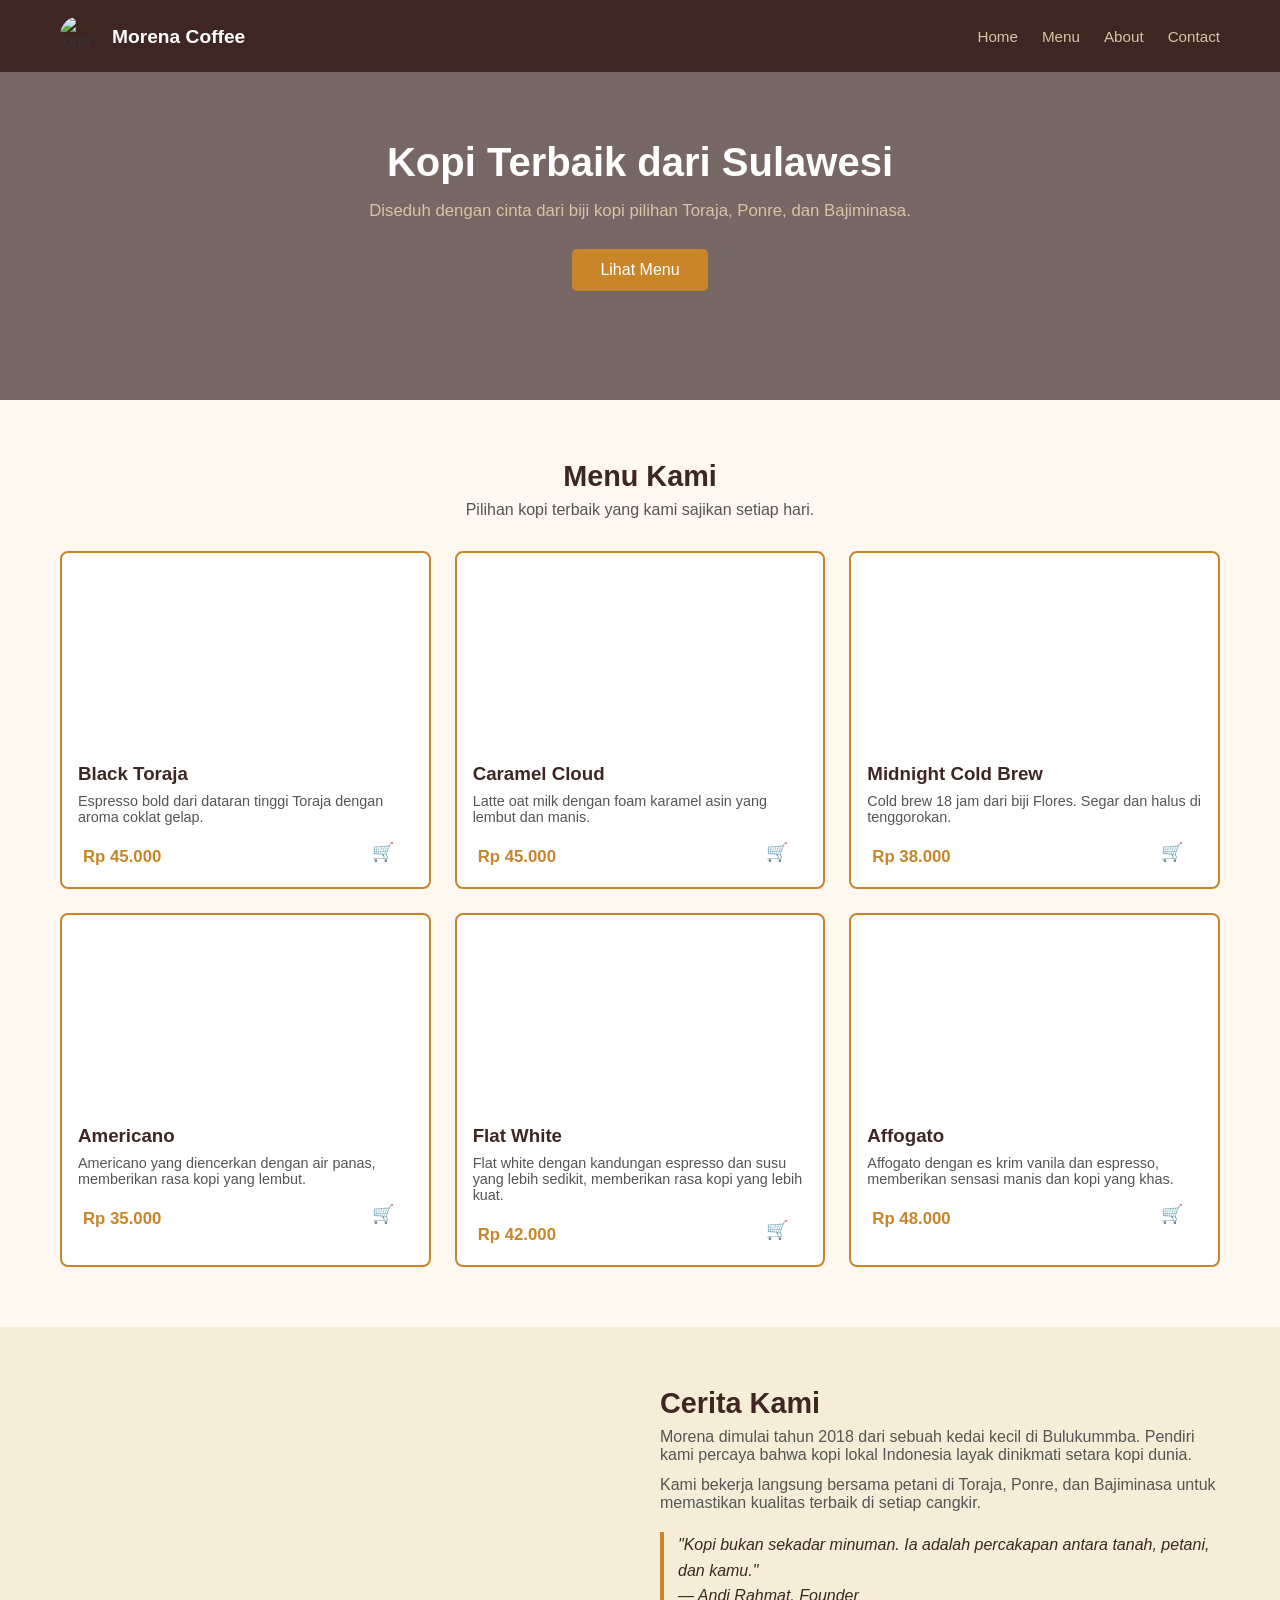
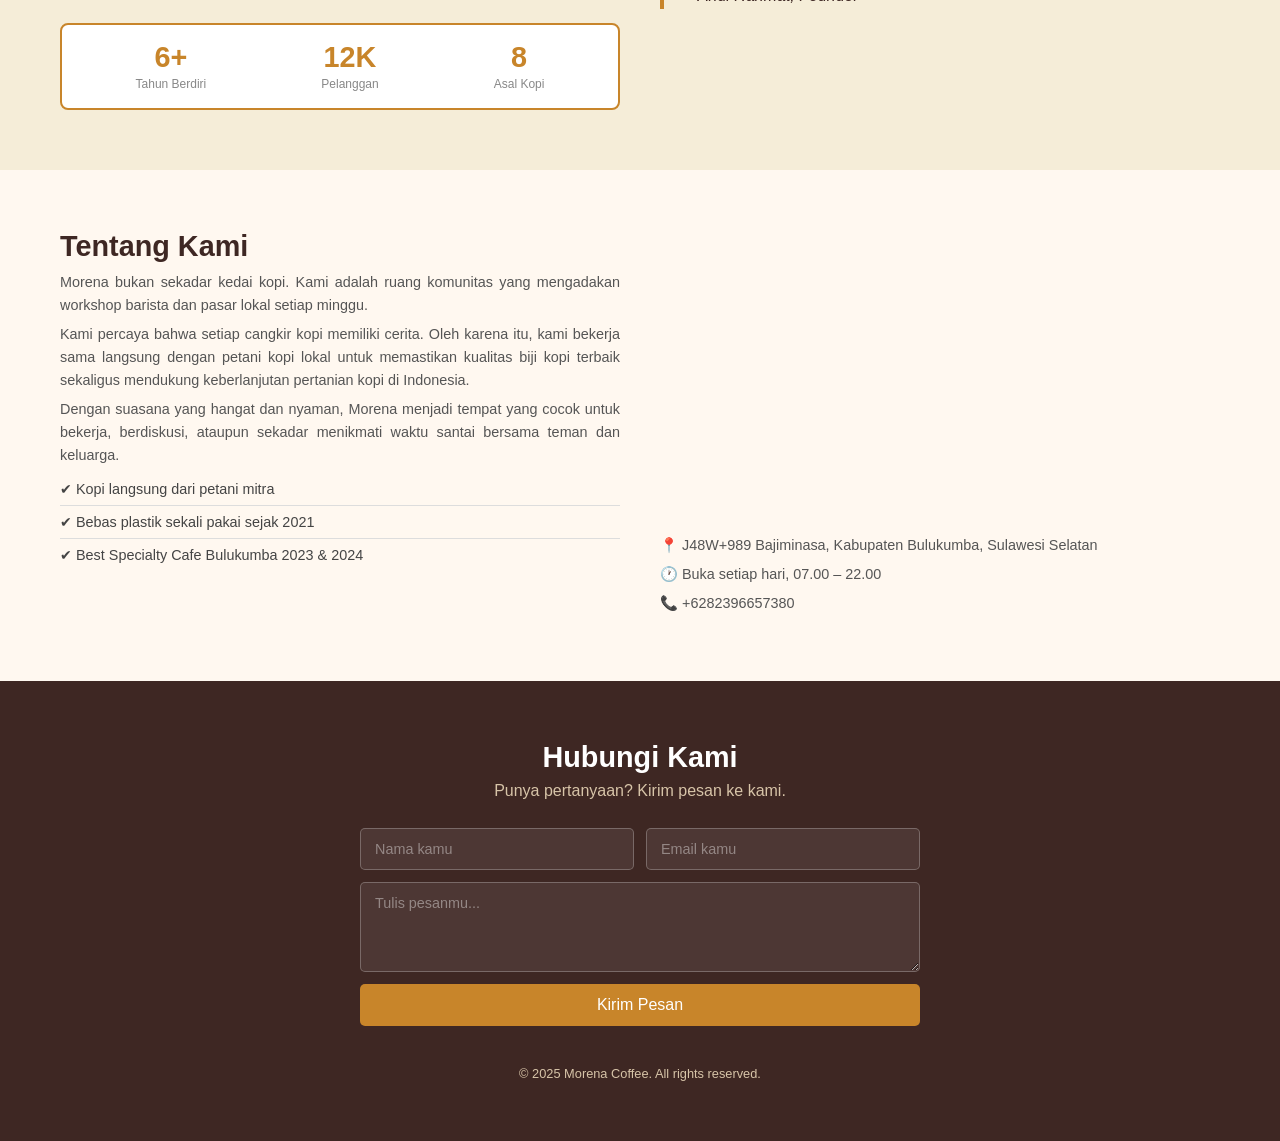
==== index.html @ 4f273461 "first commit" ====
<!DOCTYPE html>
<html lang="id">
<head>
  <meta charset="UTF-8">
  <meta name="viewport" content="width=device-width, initial-scale=1.0">
  <title>Morena Coffee</title>
  <link rel="stylesheet" href="style.css">
  <script src="script.js"></script>
</head>
<body>

  <!-- HEADER -->
<header id="header">
  <div class="container">

    <div class="logo-area">
      <img src="https://i.pinimg.com/736x/ad/d2/bb/add2bbc8671e8158d0442b99c8153276.jpg" alt="logo">
      <h2 class="logo">Morena Coffee</h2>
    </div>

    <!-- ikon menu -->
    <div class="menu-toggle" onclick="toggleMenu()">☰</div>

    <nav id="nav-menu">
      <a href="#hero">Home</a>
      <a href="#menu">Menu</a>
      <a href="#about">About</a>
      <a href="#contact">Contact</a>
    </nav>

  </div>
</header>
 
  <section id="hero">
    <div class="container">
      <h1>Kopi Terbaik dari Sulawesi</h1>
      <p>Diseduh dengan cinta dari biji kopi pilihan Toraja, Ponre, dan Bajiminasa.</p>
      <a href="#menu" class="tombol">Lihat Menu</a>
    </div>
  </section>

  <!-- MENU (OUR SERVICES) -->
  <section id="menu">
    <div class="container">
      <h2>Menu Kami</h2>
      <p>Pilihan kopi terbaik yang kami sajikan setiap hari.</p>

      <div class="kartu-grid">

        <div class="kartu">
          <div class="gambar-kartu coklat-gelap"></div>
          <h3>Black Toraja</h3>
          <p>Espresso bold dari dataran tinggi Toraja dengan aroma coklat gelap.</p>
          <div class="harga-area">
           <b>Rp 45.000</b>
           <button class="icon-keranjang">🛒</button>
            </div>
        </div>

        <div class="kartu">
          <div class="gambar-kartu coklat-muda"></div>
          <h3>Caramel Cloud</h3>
          <p>Latte oat milk dengan foam karamel asin yang lembut dan manis.</p>
          <div class="harga-area">
           <b>Rp 45.000</b>
           <button class="icon-keranjang">🛒</button>
          </div>
        </div>

        <div class="kartu">
          <div class="gambar-kartu biru-gelap"></div>
          <h3>Midnight Cold Brew</h3>
          <p>Cold brew 18 jam dari biji Flores. Segar dan halus di tenggorokan.</p>
          
          <div class="harga-area">
            <b>Rp 38.000</b>
            <button class="icon-keranjang">🛒</button>
          </div>
        </div>

        <div class="kartu">
          <div class="gambar-kartu hitam-gelap"></div>
          <h3>Americano</h3>
          <p>Americano yang diencerkan dengan air panas, memberikan rasa kopi yang lembut.</p>
          <div class="harga-area">
            <b>Rp 35.000</b>
            <button class="icon-keranjang">🛒</button>
          </div>
        </div>

        <div class="kartu">
          <div class="gambar-kartu kuning-gelap"></div>
          <h3>Flat White</h3>
          <p>Flat white dengan kandungan espresso dan susu yang lebih sedikit, memberikan rasa kopi yang lebih kuat.</p>
          <div class="harga-area">
            <b>Rp 42.000</b>
            <button class="icon-keranjang">🛒</button>
          </div>
        </div>

        <div class="kartu">
          <div class="gambar-kartu hijau-gelap"></div>
          <h3>Affogato</h3>
          <p>Affogato dengan es krim vanila dan espresso, memberikan sensasi manis dan kopi yang khas.</p>
          <div class="harga-area">
            <b>Rp 48.000</b>
            <button class="icon-keranjang">🛒</button>
          </div>
        </div>

      </div>
    </div>
  </section>

 
  <section id="info">
    <div class="container dua-kolom">
      <div>
        <div class="gambar-besar"></div>
        <div class="statistik">
          <div class="angka">
            <b>6+</b>
            <span>Tahun Berdiri</span>
          </div>
          <div class="angka">
            <b>12K</b>
            <span>Pelanggan</span>
          </div>
          <div class="angka">
            <b>8</b>
            <span>Asal Kopi</span>
          </div>
        </div>
      </div>

      <div>
        <h2>Cerita Kami</h2>
        <p>Morena dimulai tahun 2018 dari sebuah kedai kecil di Bulukummba. Pendiri kami percaya bahwa kopi lokal Indonesia layak dinikmati setara kopi dunia.</p>
        <p>Kami bekerja langsung bersama petani di Toraja, Ponre, dan Bajiminasa untuk memastikan kualitas terbaik di setiap cangkir.</p>
        <blockquote>
          "Kopi bukan sekadar minuman. Ia adalah percakapan antara tanah, petani, dan kamu."
          <br><i>— Andi Rahmat, Founder</i>
        </blockquote>
      </div>

    </div>
  </section>

  <section id="about">
    <div class="container dua-kolom">

      <!-- Kolom kiri: tentang kami -->
      <div>
        <h2>Tentang Kami</h2>
        <p>Morena bukan sekadar kedai kopi. Kami adalah ruang komunitas yang mengadakan workshop barista dan pasar lokal setiap minggu.</p>
        <p>Kami percaya bahwa setiap cangkir kopi memiliki cerita. Oleh karena itu, kami bekerja sama langsung dengan petani kopi lokal untuk memastikan kualitas biji kopi terbaik sekaligus mendukung keberlanjutan pertanian kopi di Indonesia.</p>
        <p>Dengan suasana yang hangat dan nyaman, Morena menjadi tempat yang cocok untuk bekerja, berdiskusi, ataupun sekadar menikmati waktu santai bersama teman dan keluarga.</p>
      <ul>
        <li>✔ Kopi langsung dari petani mitra</li>
        <li>✔ Bebas plastik sekali pakai sejak 2021</li>
        <li>✔ Best Specialty Cafe Bulukumba 2023 & 2024</li>
      </ul>
      </div>

      <div>
        <div id="peta">
        <iframe 
          src="https://www.google.com/maps/embed?pb=!1m17!1m12!1m3!1d3972.215518673085!2d120.1458611!3d-5.384083299999999!2m3!1f0!2f0!3f0!3m2!1i1024!2i768!4f13.1!3m2!1m1!2s!5e0!3m2!1sid!2sid!4v1776166976480!5m2!1sid!2sid"
          width="100%" 
          height="300px" 
          style="border:0; border-radius:8px;"
         allowfullscreen="" 
         loading="lazy">
       </iframe>
      </div>
        <p>📍 J48W+989 Bajiminasa, Kabupaten Bulukumba, Sulawesi Selatan</p>
        <p>🕐 Buka setiap hari, 07.00 – 22.00</p>
        <p>📞 +6282396657380</p>
      </div>
    </div>
  </section>

  <!-- FOOTER / CONTACT -->
  <footer id="contact">
    <div class="container">
      <h2>Hubungi Kami</h2>
      <p>Punya pertanyaan? Kirim pesan ke kami.</p>

      <form action="https://formspree.io/f/xjgjkkzl" method="POST">
  <div class="form-baris">
    <input type="text" name="nama" placeholder="Nama kamu" class="input" autocomplete="name" required>
    <input type="email" name="email" placeholder="Email kamu" class="input" autocomplete="email" required>
  </div>
    <textarea name="pesan" placeholder="Tulis pesanmu..." class="input" rows="4" autocomplete="off" required></textarea>
    <button type="submit" class="tombol">Kirim Pesan</button>
  </form>

    <p class="hak-cipta">© 2025 Morena Coffee. All rights reserved.</p>

    </div>
  </footer>

  
</body>
</html>
---- style.css ----
* {
  margin: 0;
  padding: 0;
  box-sizing: border-box;
}

body {
  font-family: Arial, sans-serif;
  color: #333333;
  background-color: #ffffff;
}

.menu-toggle {
  display: none;
  font-size: 24px;
  color: white;
  cursor: pointer;
}

section {
  scroll-margin-top: 80px;
}

ul {
  list-style: none;
}

a {
  text-decoration: none;
  color: inherit;
}

.container {
  max-width: 1200px;
  margin: 0 auto;
  padding: 0 20px;
}

.tombol {
  display: inline-block;
  background-color: #C8852A;
  color: #ffffff;
  padding: 12px 28px;
  border-radius: 5px;
  border: none;
  font-size: 1rem;
  cursor: pointer;
}

.tombol:hover {
  background-color: #a86d20;
}

#header {
  background-color: #3E2723;
  padding: 16px 0;
  position: fixed;
  top: 0;
  width: 100%;
  z-index: 1000;
}

#header img {
  width: 40px;
  height: 40px;
  border-radius: 50%;
  margin-right: 12px;
}

#header .container {
  display: flex;
  align-items: center;
  justify-content: space-between;
}

/* Class selector */
.logo {
  color: #ffffff;
  font-size: 1.2rem;
  margin-top: 10px;
}

.logo-area {
  display: flex;
  align-items: center;
  gap: 0px;
}

nav {
  display: flex;
  gap: 24px;
}

nav a {
  color: #D7C4A8;
  font-size: 0.95rem;
}


nav a:hover {
  color: #ffffff;
}

#hero {
  background: linear-gradient(
      rgba(62, 39, 35, 0.7),
      rgba(62, 39, 35, 0.7)
    ),
    url('https://images.unsplash.com/photo-1509042239860-f550ce710b93');

  background-size: cover;
  background-position: center;

  color: #ffffff;
  min-height: 400px;
  display: flex;
  align-items: center;
  text-align: center;
}

#hero .container {
  margin-top: 30px;
}


h1 {
  font-size: 2.5rem;
  color: #ffffff;
  margin-bottom: 16px;
}

#hero p {
  color: #D7C4A8;
  font-size: 1.05rem;
  margin-bottom: 28px;

}

#menu {
  background-color: #FFF8F0;
  padding: 60px 0;
  text-align: center;
}

h2 {
  font-size: 1.8rem;
  color: #3E2723;
  margin-bottom: 8px;
}

p {
  color: #555555;
  margin-bottom: 12px;
}

.kartu-grid {
  display: grid;
  grid-template-columns: repeat(3, 1fr);
  gap: 24px;
  margin-top: 32px;
  text-align: left;
}


.kartu {
  background-color: #ffffff;
  border: 1px solid #ddd;
  border-radius: 8px;
  overflow: hidden;
  padding-bottom: 20px;
  border: 2px solid #C8852A;
}


.kartu:hover {
  box-shadow: 0 4px 16px rgba(0, 0, 0, 0.1);
}


.gambar-kartu {
  width: 100%;
  height: 200px;
  margin-bottom: 10px;
}

.coklat-gelap {
  background-image: url('https://images.unsplash.com/photo-1511920170033-f8396924c348');
  background-size: cover;
  background-position: center;
}

.coklat-muda {
  background-image: url('https://images.unsplash.com/photo-1495474472287-4d71bcdd2085');
  background-size: cover;
  background-position: center;
}

.biru-gelap {
  background-image: url('https://images.unsplash.com/photo-1509042239860-f550ce710b93');
  background-size: cover;
  background-position: center;
}

.hitam-gelap {
  background-image: url('https://i.pinimg.com/736x/6f/e1/11/6fe111d94ca6ab10e81c9bd96328a82d.jpg');
  background-size: 100%;
  background-repeat: no-repeat;
  background-position: center;
}

.kuning-gelap {
  background-image: url('https://i.pinimg.com/736x/1d/57/1b/1d571bc4f2c1cf8369e9eae193e9ceb7.jpg');
  background-size: 99%;
  background-repeat: no-repeat;
  background-position: center;
}

.hijau-gelap {
  background-image: url('https://i.pinimg.com/736x/d2/18/df/d218dfac300b8796228d0cf6c2f89833.jpg');
  background-size: 99%;
  background-repeat: no-repeat;
  background-position: center;
}

.icon-keranjang {
  background: none;
  border: none;
  font-size: 18px;
  cursor: pointer;
  margin-right: 30px;
}

.kartu h3 {
  padding: 0 16px;
  margin-bottom: 8px;
  color: #3E2723;
}

.kartu p {
  padding: 0 16px;
  font-size: 0.9rem;
}

.kartu b {
  display: block;
  padding: 0 16px;
  margin-top: 10px;
  color: #C8852A;
  font-size: 1.05rem;
}

.harga-area {
  display: flex;
  justify-content: space-between;
  align-items: center;
  padding: 0 5px;
  margin-top: 10px;
}

#info {
  background-color: #F5EDD8;
  padding: 60px 0;
}

.dua-kolom {
  display: grid;
  grid-template-columns: 1fr 1fr;
  gap: 40px;
  align-items: start;
}

.gambar-besar {
  width: 100%;
  height: 220px;
  background-image: url('https://d1r9hss9q19p18.cloudfront.net/uploads/2018/05/japan-small-coffee.jpg');
  background-size: cover;
  background-position: center;
  border-radius: 8px;
  margin-bottom: 16px;
}

.statistik {
  display: flex;
  justify-content: space-around;
  background-color: #ffffff;
  padding: 16px;
  border-radius: 8px;
  border: 1px solid #ddd;
  border: #C8852A solid 2px;
}

.angka {
  text-align: center;
}

.angka b {
  display: block;
  font-size: 1.8rem;
  color: #C8852A;
}

.angka span {
  font-size: 0.75rem;
  color: #888888;
}

blockquote {
  border-left: 4px solid #C8852A;
  padding-left: 14px;
  margin-top: 20px;
  font-style: italic;
  color: #3E2723;
  line-height: 1.6;
}

#about {
  background-color: #FFF8F0;
  padding: 60px 0;
}

ul li {
  padding: 8px 0;
  border-bottom: 1px solid #ddd;
  font-size: 0.9rem;
  color: #444444;
}

ul li:last-child {
  border-bottom: none;
   color: #444444;
}


#about p {
  font-size: 0.9rem;
  margin-bottom: 6px;
  text-align: justify;
  line-height: 1.6;
}

#about ul {
  text-align: justify;
}

#contact {
  background-color: #3E2723;
  padding: 60px 0 32px;
  text-align: center;
}

#contact h2 {
  color: #ffffff;
  margin-bottom: 8px;
}

#contact > .container > p {
  color: #D7C4A8;
  margin-bottom: 28px;
}

form {
  max-width: 560px;
  margin: 0 auto;
  display: flex;
  flex-direction: column;
  gap: 12px;
  text-align: left;
}

.form-baris {
  display: flex;
  gap: 12px;
}

.form-baris .input {
  flex: 1;
}

/* Class selector */
.input {
  width: 100%;
  padding: 12px 14px;
  border: 1px solid rgba(255, 255, 255, 0.25);
  border-radius: 5px;
  background-color: rgba(255, 255, 255, 0.08);
  color: #ffffff;
  font-size: 0.9rem;
  font-family: Arial, sans-serif;
}

.input::placeholder {
  color: rgba(255, 255, 255, 0.4);
}

.input:focus {
  outline: none;
  border-color: #C8852A;
}

.hak-cipta {
  color: rgba(255, 255, 255, 0.3);
  font-size: 0.8rem;
  margin-top: 40px;
}

@media (max-width: 768px) {

  h1 { font-size: 1.8rem; }
  h2 { font-size: 1.4rem; }

  nav {
    display: none;
    flex-direction: column;
    background: #C8852A;
    position: absolute;
    top: 70px;
    right: 20px;
    padding: 10px;
    border-radius: 6px;
  }

  nav.active {
    display: flex;
  }

  .menu-toggle {
    display: block;
    font-size: 26px;
    cursor: pointer;
  }

  .kartu-grid {
    grid-template-columns: 1fr;
  }

  .dua-kolom {
    grid-template-columns: 1fr;
  }

  .form-baris {
    flex-direction: column;
  }

  #hero, #menu, #info, #about, #contact {
    padding: 48px 0;
  }
}
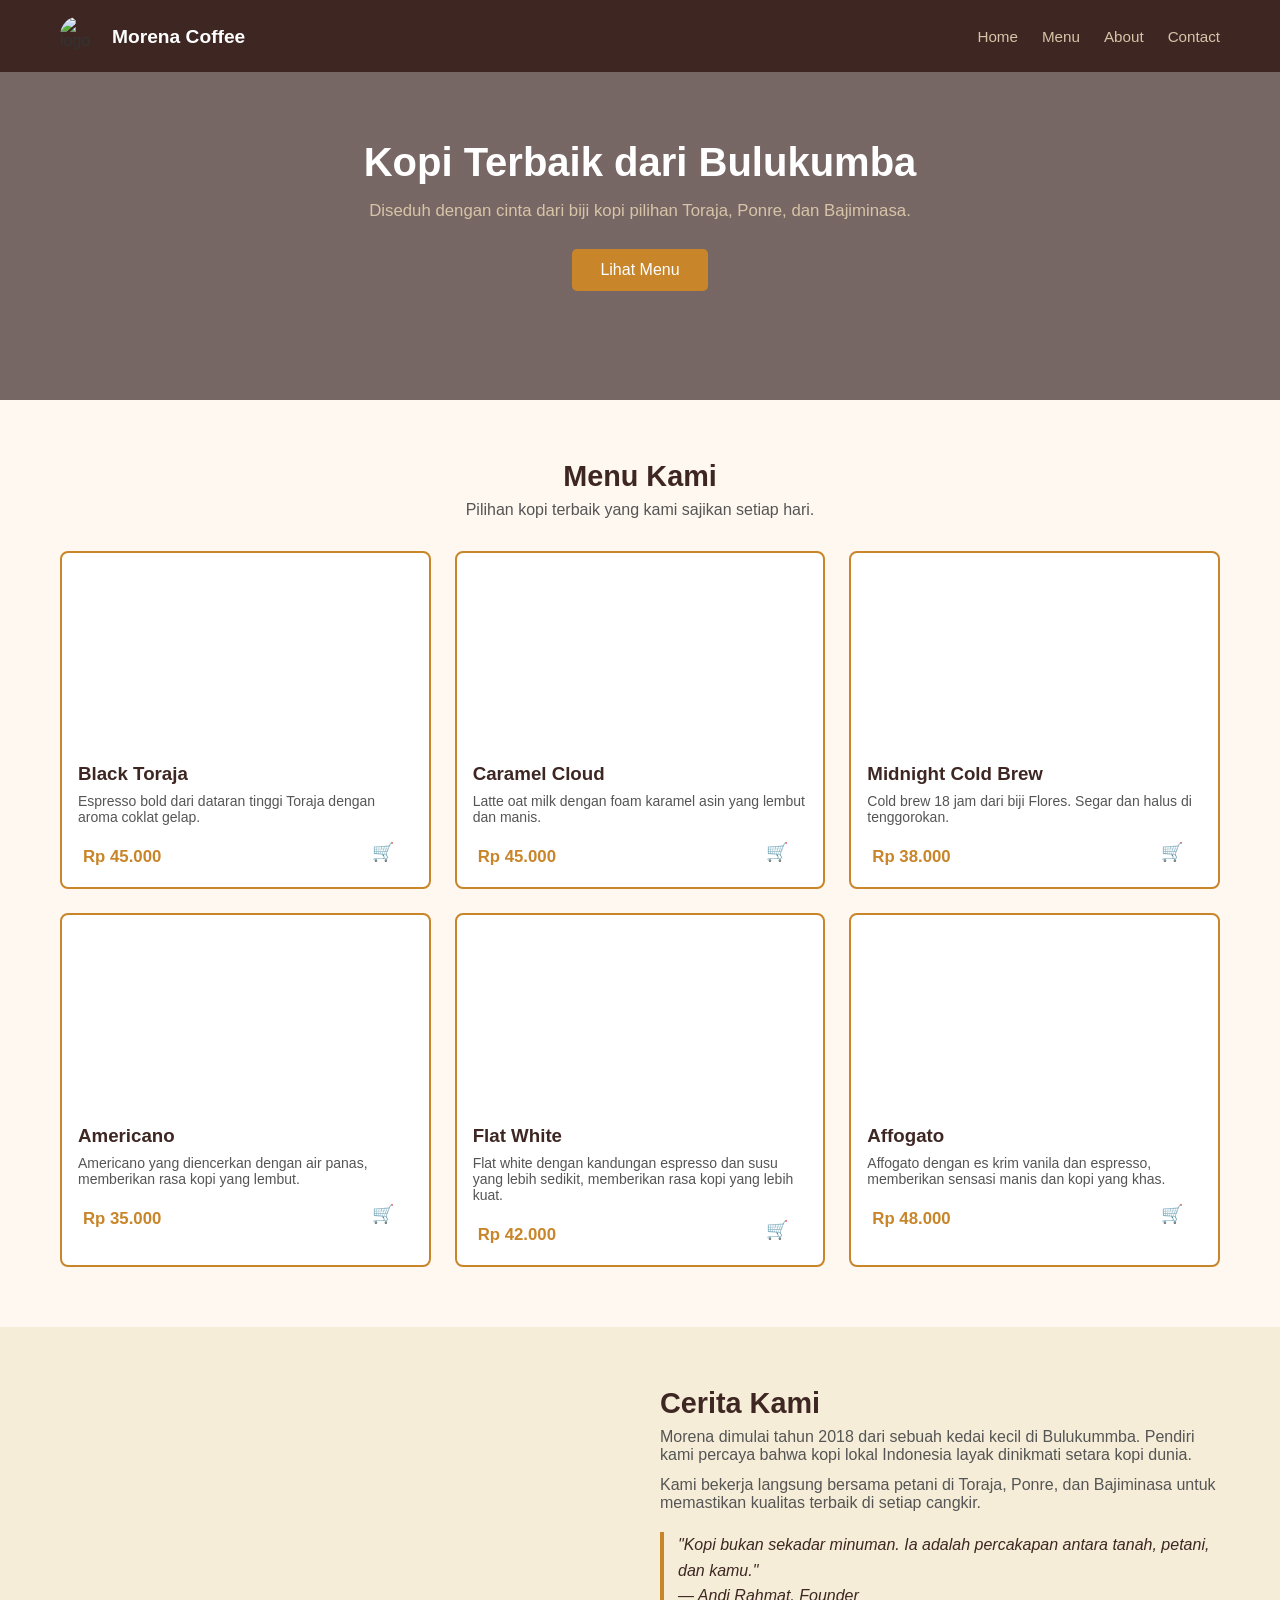
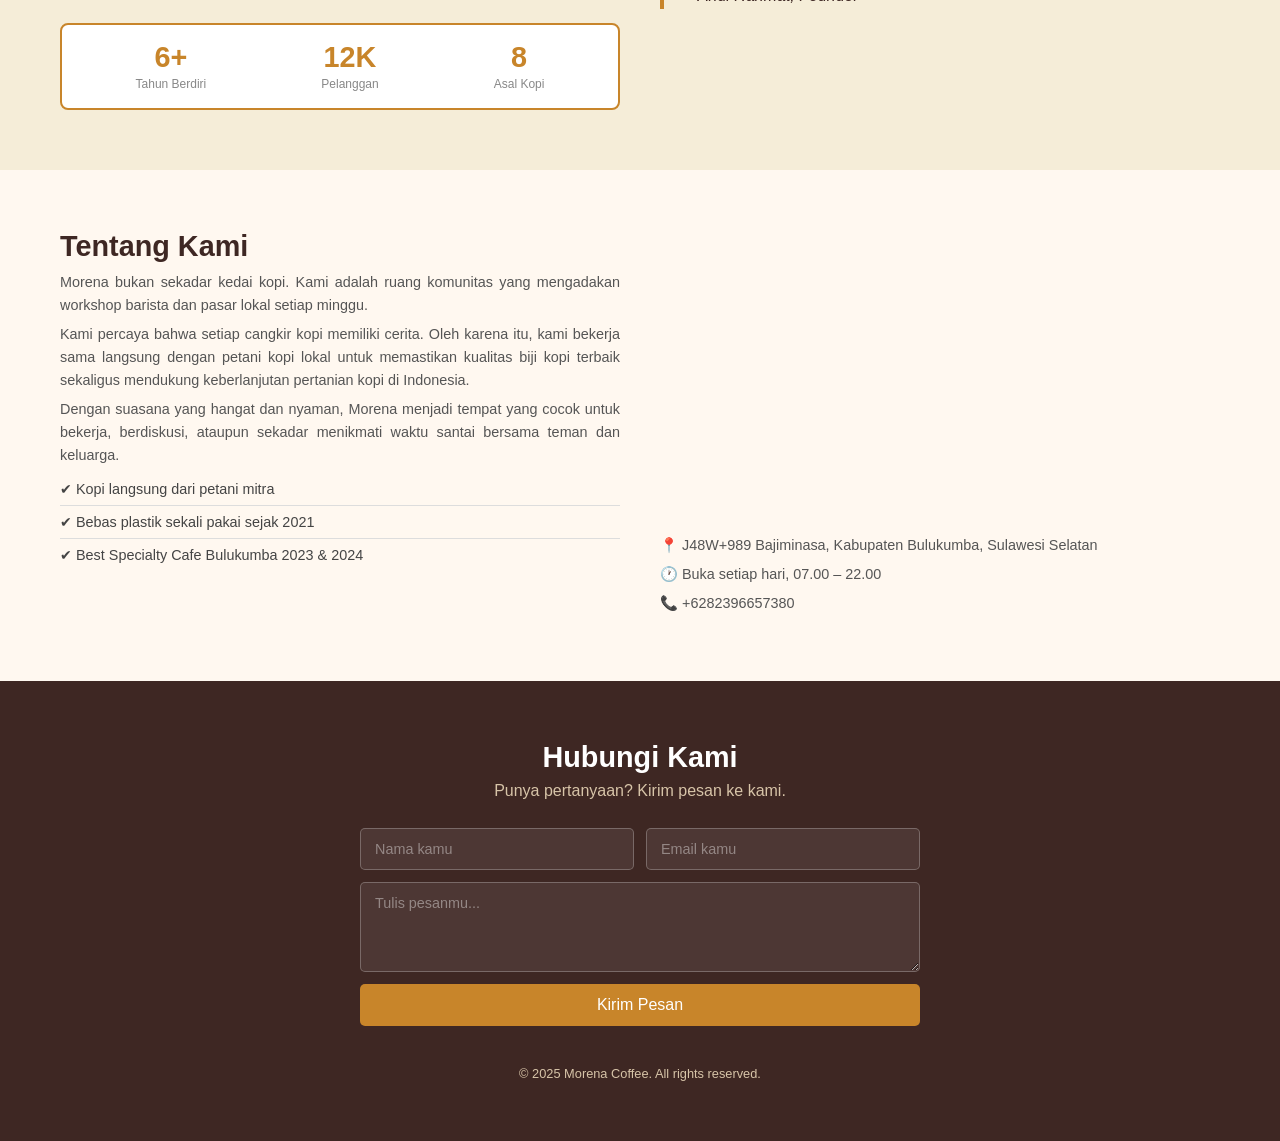
==== commit a8671bd5: "update tampilan website" ====
--- a/index.html
+++ b/index.html
@@ -31,9 +31,10 @@
   </div>
 </header>
  
+<main>
   <section id="hero">
     <div class="container">
-      <h1>Kopi Terbaik dari Sulawesi</h1>
+      <h1>Kopi Terbaik dari Bulukumba</h1>
       <p>Diseduh dengan cinta dari biji kopi pilihan Toraja, Ponre, dan Bajiminasa.</p>
       <a href="#menu" class="tombol">Lihat Menu</a>
     </div>
@@ -179,8 +180,9 @@
       </div>
     </div>
   </section>
-
-  <!-- FOOTER / CONTACT -->
+  
+</main>
+
   <footer id="contact">
     <div class="container">
       <h2>Hubungi Kami</h2>
--- a/style.css
+++ b/style.css
@@ -238,7 +238,7 @@
 
 .kartu p {
   padding: 0 16px;
-  font-size: 0.9rem;
+  font-size: 14px;
 }
 
 .kartu b {
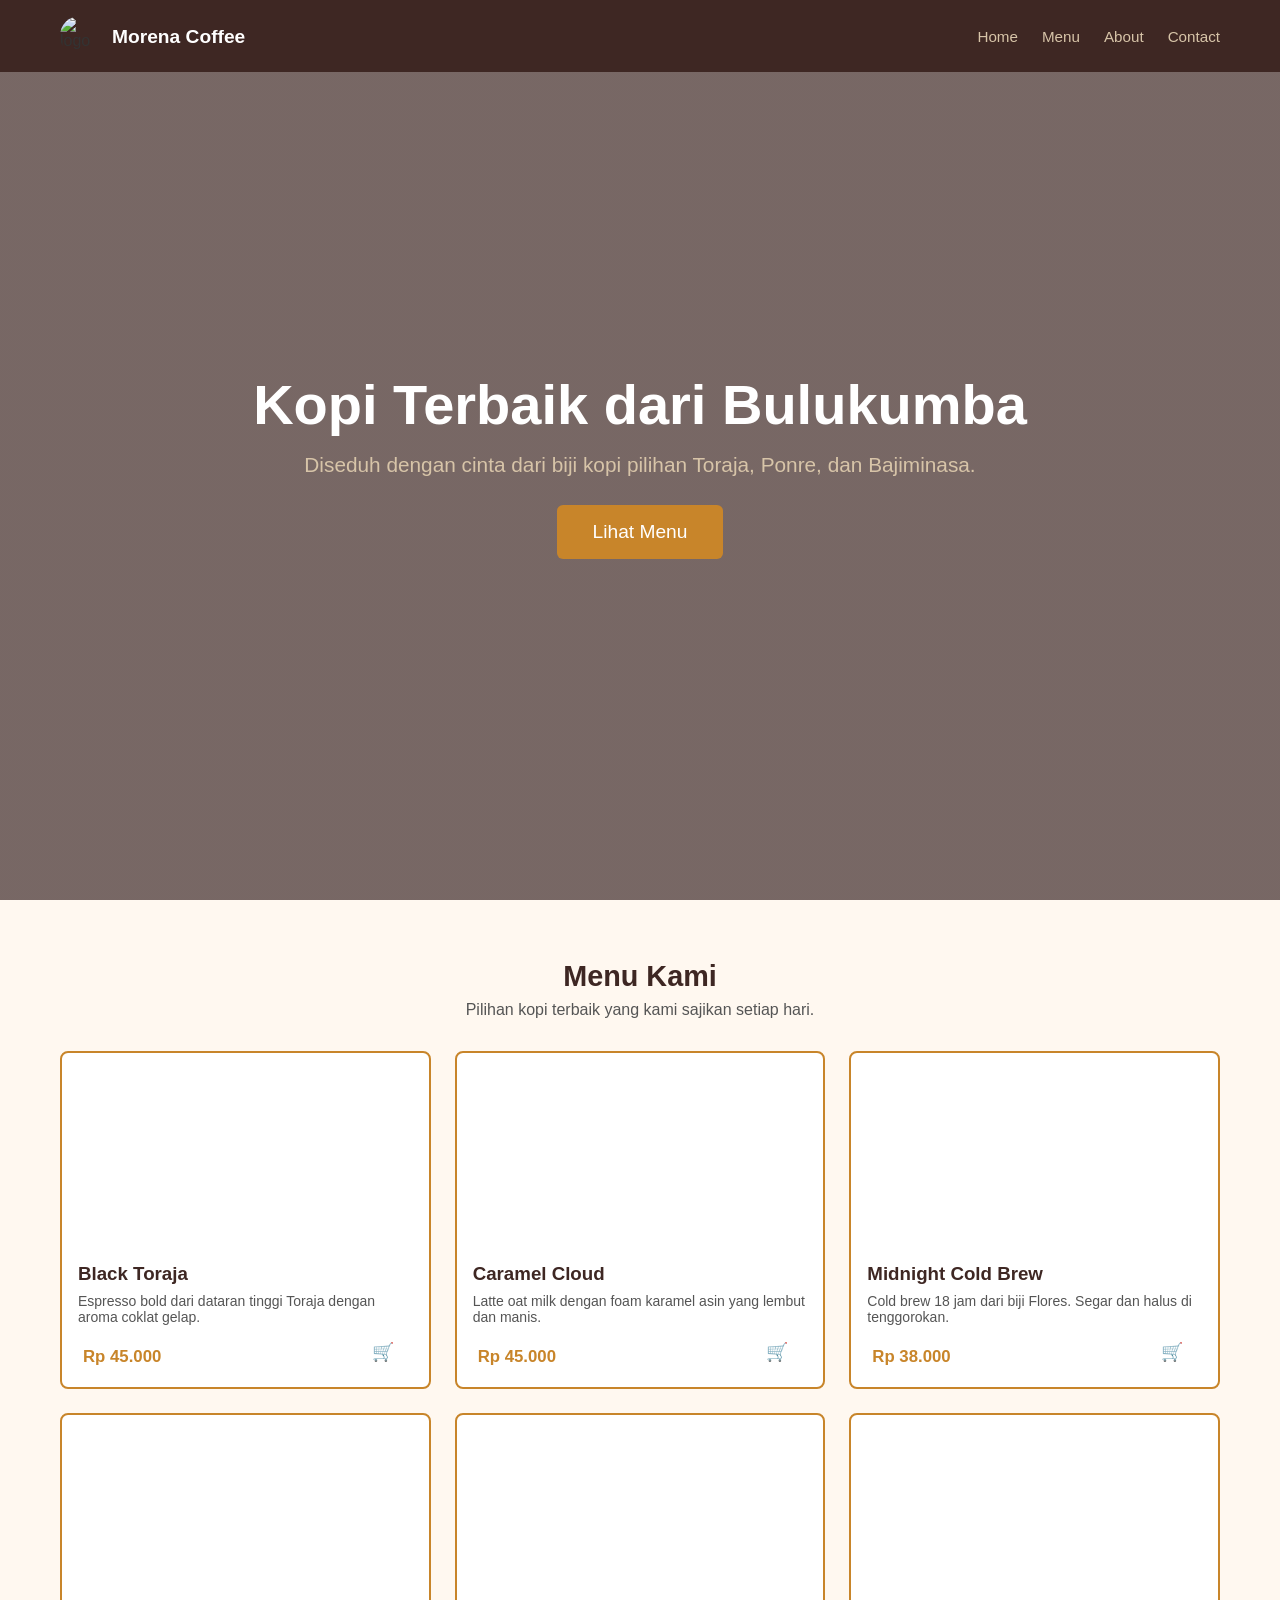
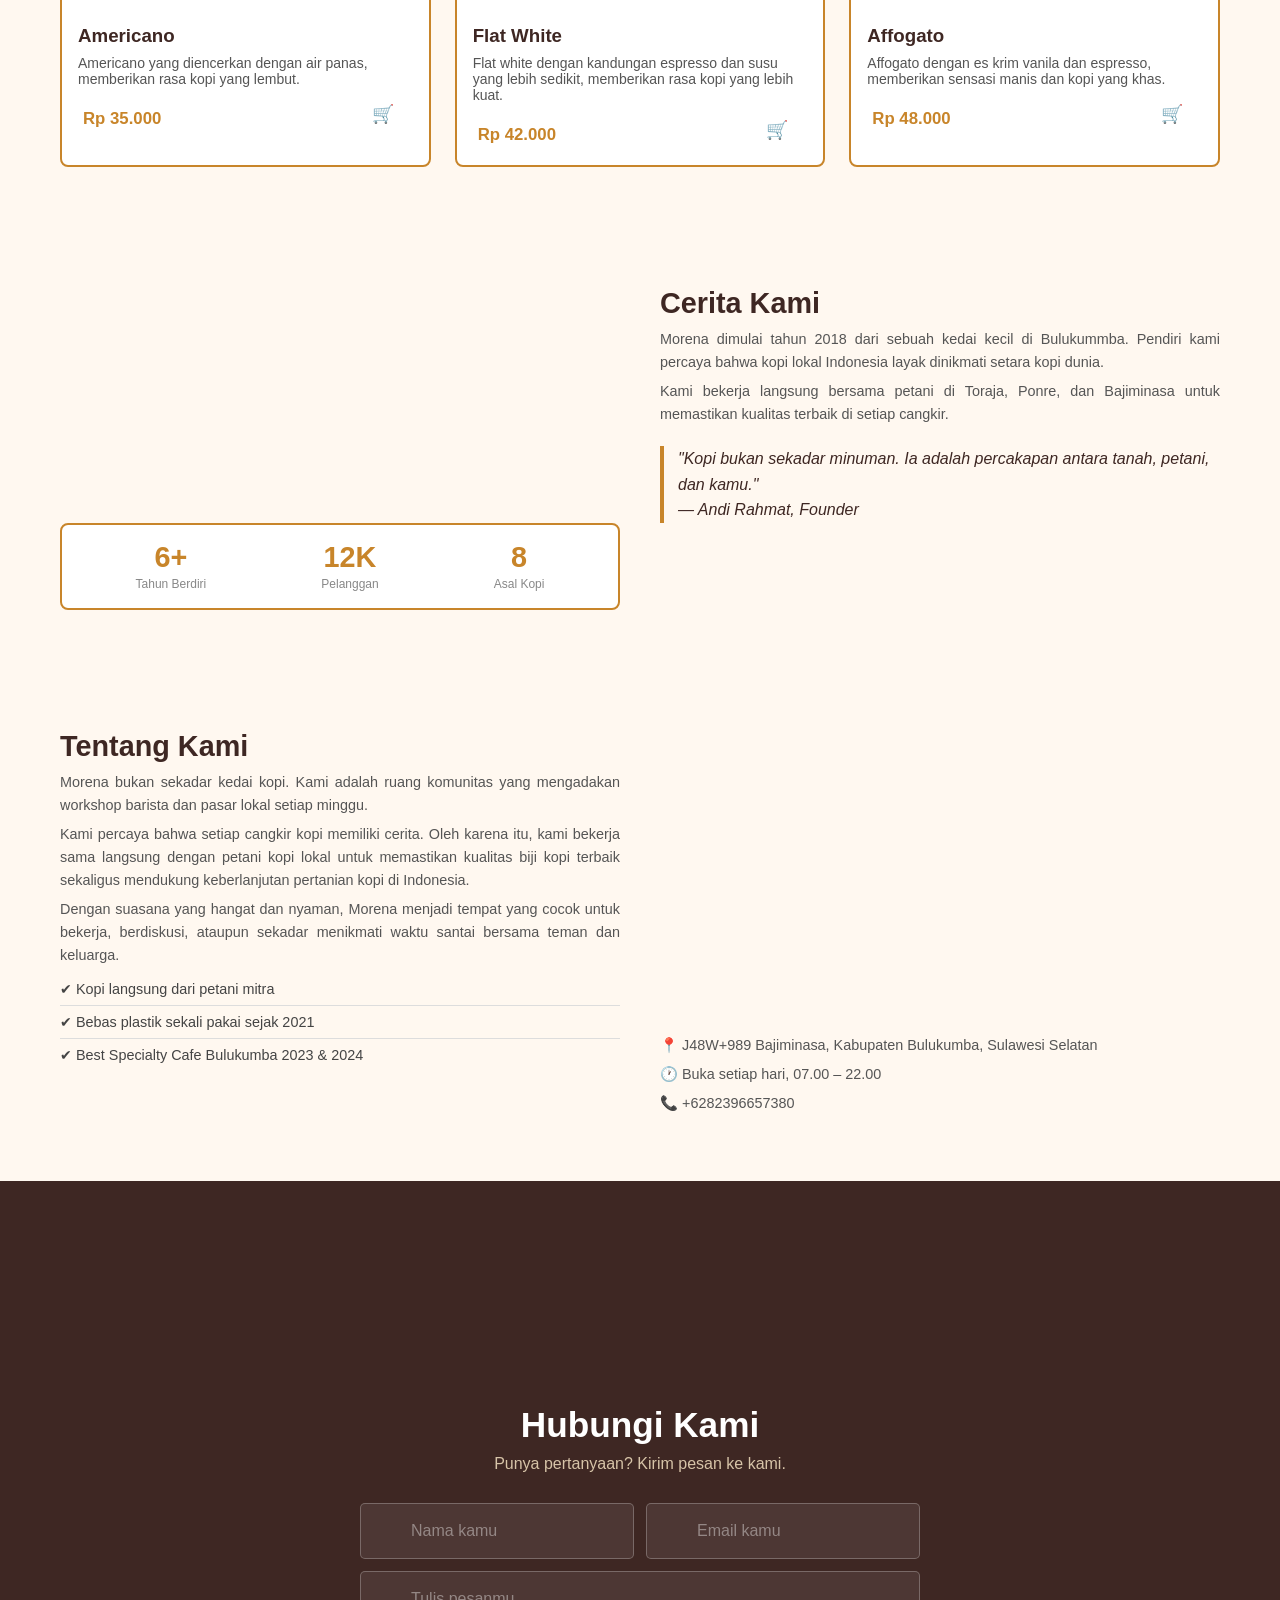
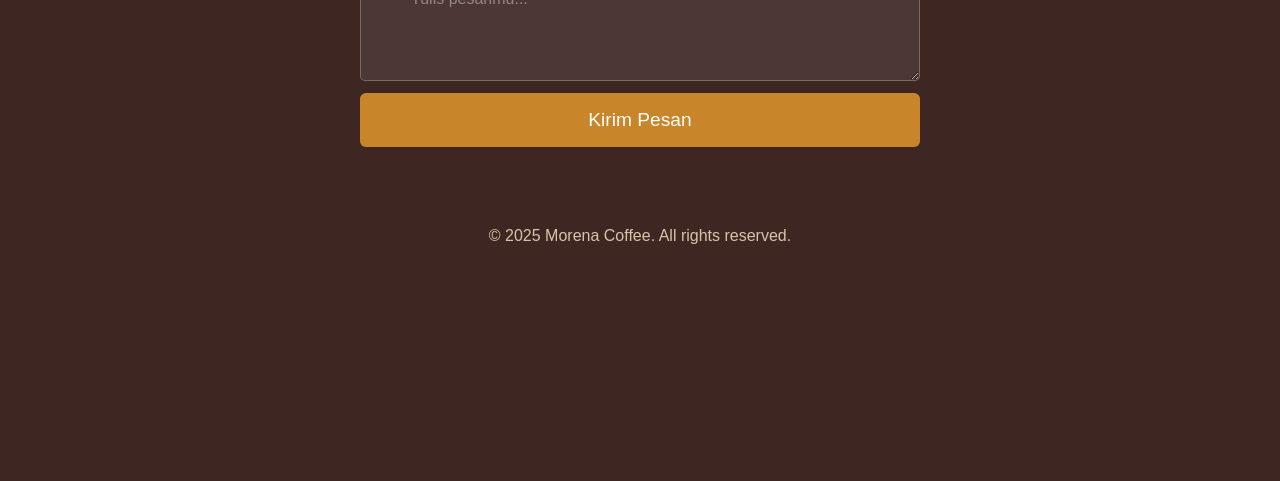
==== commit c0946711: "update tampilan website" ====
--- a/index.html
+++ b/index.html
@@ -114,7 +114,7 @@
   </section>
 
  
-  <section id="info">
+  <section id="about">
     <div class="container dua-kolom">
       <div>
         <div class="gambar-besar"></div>
--- a/style.css
+++ b/style.css
@@ -40,10 +40,10 @@
   display: inline-block;
   background-color: #C8852A;
   color: #ffffff;
-  padding: 12px 28px;
-  border-radius: 5px;
+  padding: 16px 36px; 
+  border-radius: 6px;
   border: none;
-  font-size: 1rem;
+  font-size: 1.2rem;   
   cursor: pointer;
 }
 
@@ -112,7 +112,7 @@
   background-position: center;
 
   color: #ffffff;
-  min-height: 400px;
+  min-height: 100vh;  
   display: flex;
   align-items: center;
   text-align: center;
@@ -124,14 +124,14 @@
 
 
 h1 {
-  font-size: 2.5rem;
+  font-size: 3.5rem;  
   color: #ffffff;
   margin-bottom: 16px;
 }
 
 #hero p {
   color: #D7C4A8;
-  font-size: 1.05rem;
+  font-size: 1.30rem;
   margin-bottom: 28px;
 
 }
@@ -344,18 +344,23 @@
 
 #contact {
   background-color: #3E2723;
-  padding: 60px 0 32px;
+  padding: 50px 0 32px;
   text-align: center;
+  min-height: 100vh;
+  display: flex;
+  align-items: center;
 }
 
 #contact h2 {
   color: #ffffff;
-  margin-bottom: 8px;
+  margin-bottom: 10px;
+  font-size: 2.2rem;
 }
 
 #contact > .container > p {
   color: #D7C4A8;
-  margin-bottom: 28px;
+  margin-bottom: 30px;
+  font-size: 1rem;
 }
 
 form {
@@ -379,12 +384,12 @@
 /* Class selector */
 .input {
   width: 100%;
-  padding: 12px 14px;
+  padding: 18px 50px;
   border: 1px solid rgba(255, 255, 255, 0.25);
   border-radius: 5px;
   background-color: rgba(255, 255, 255, 0.08);
   color: #ffffff;
-  font-size: 0.9rem;
+  font-size: 1rem;
   font-family: Arial, sans-serif;
 }
 
@@ -400,7 +405,7 @@
 .hak-cipta {
   color: rgba(255, 255, 255, 0.3);
   font-size: 0.8rem;
-  margin-top: 40px;
+  margin-top: 80px;
 }
 
 @media (max-width: 768px) {
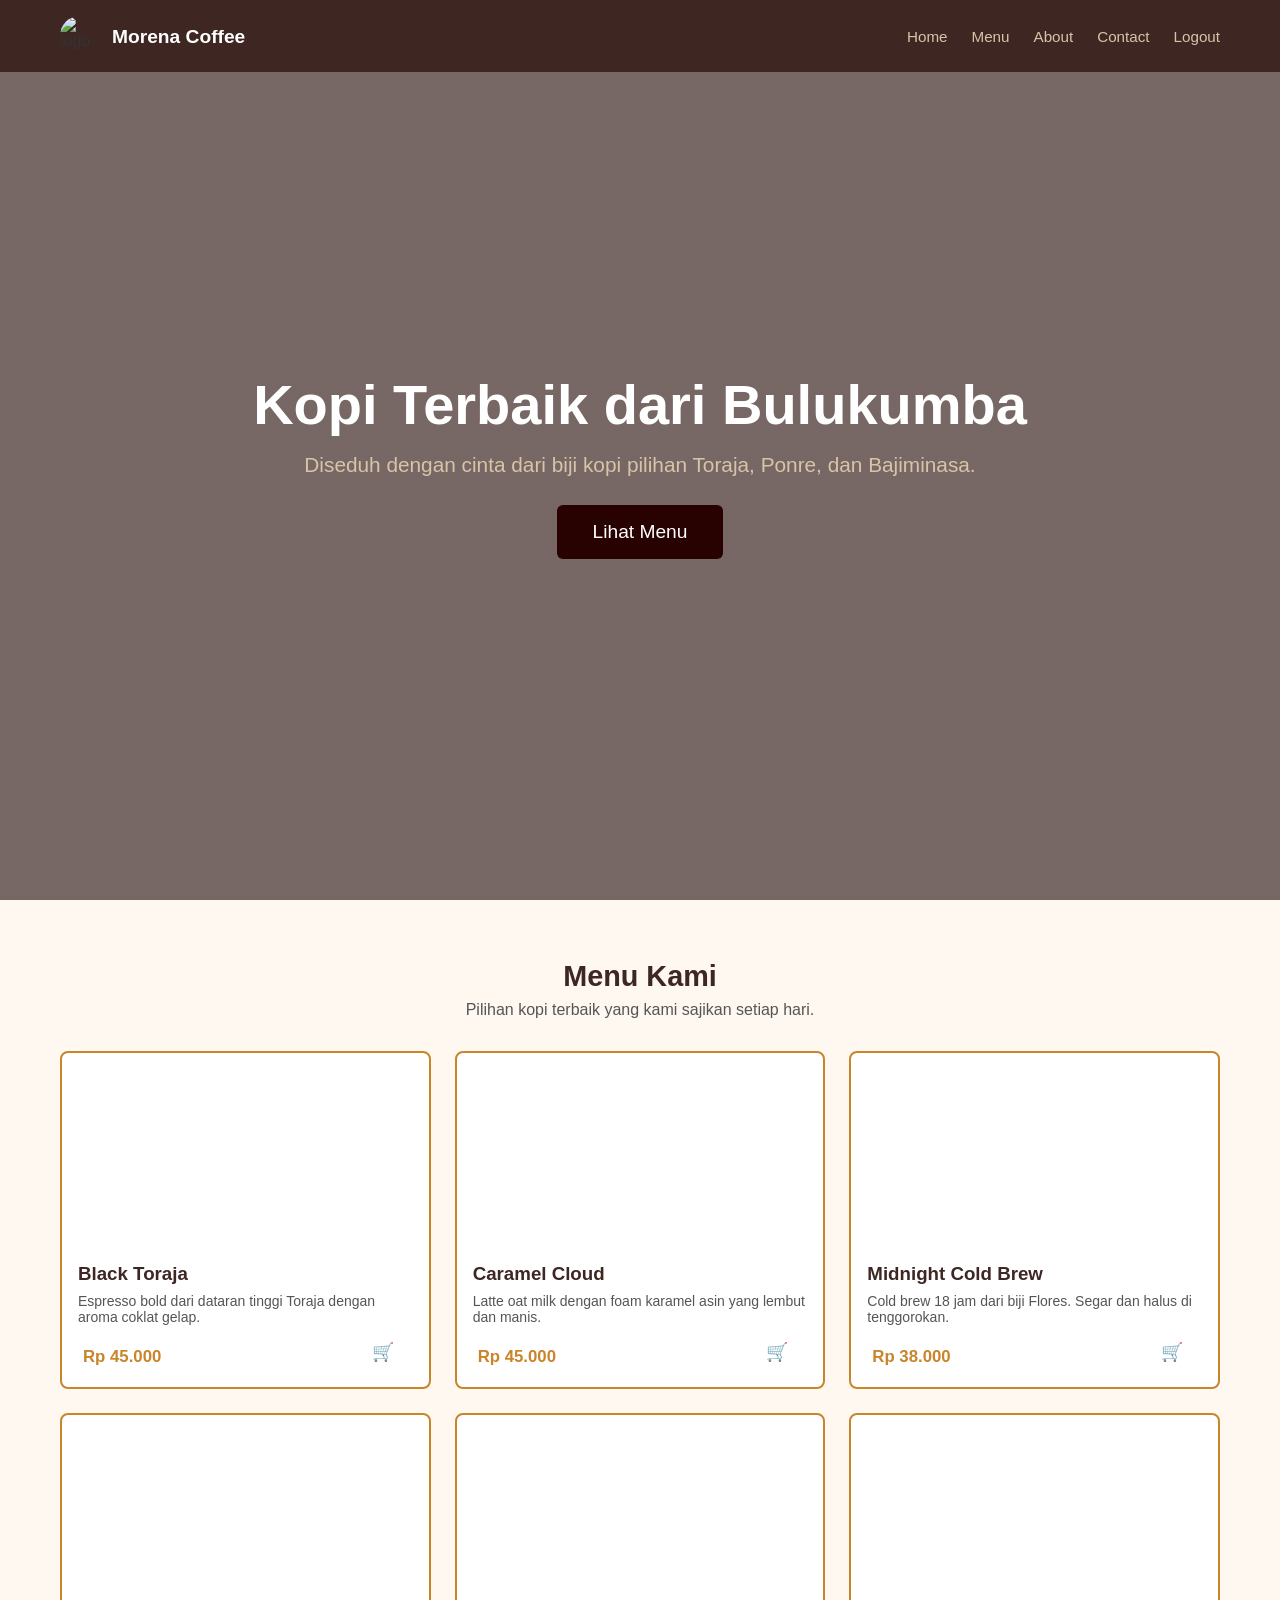
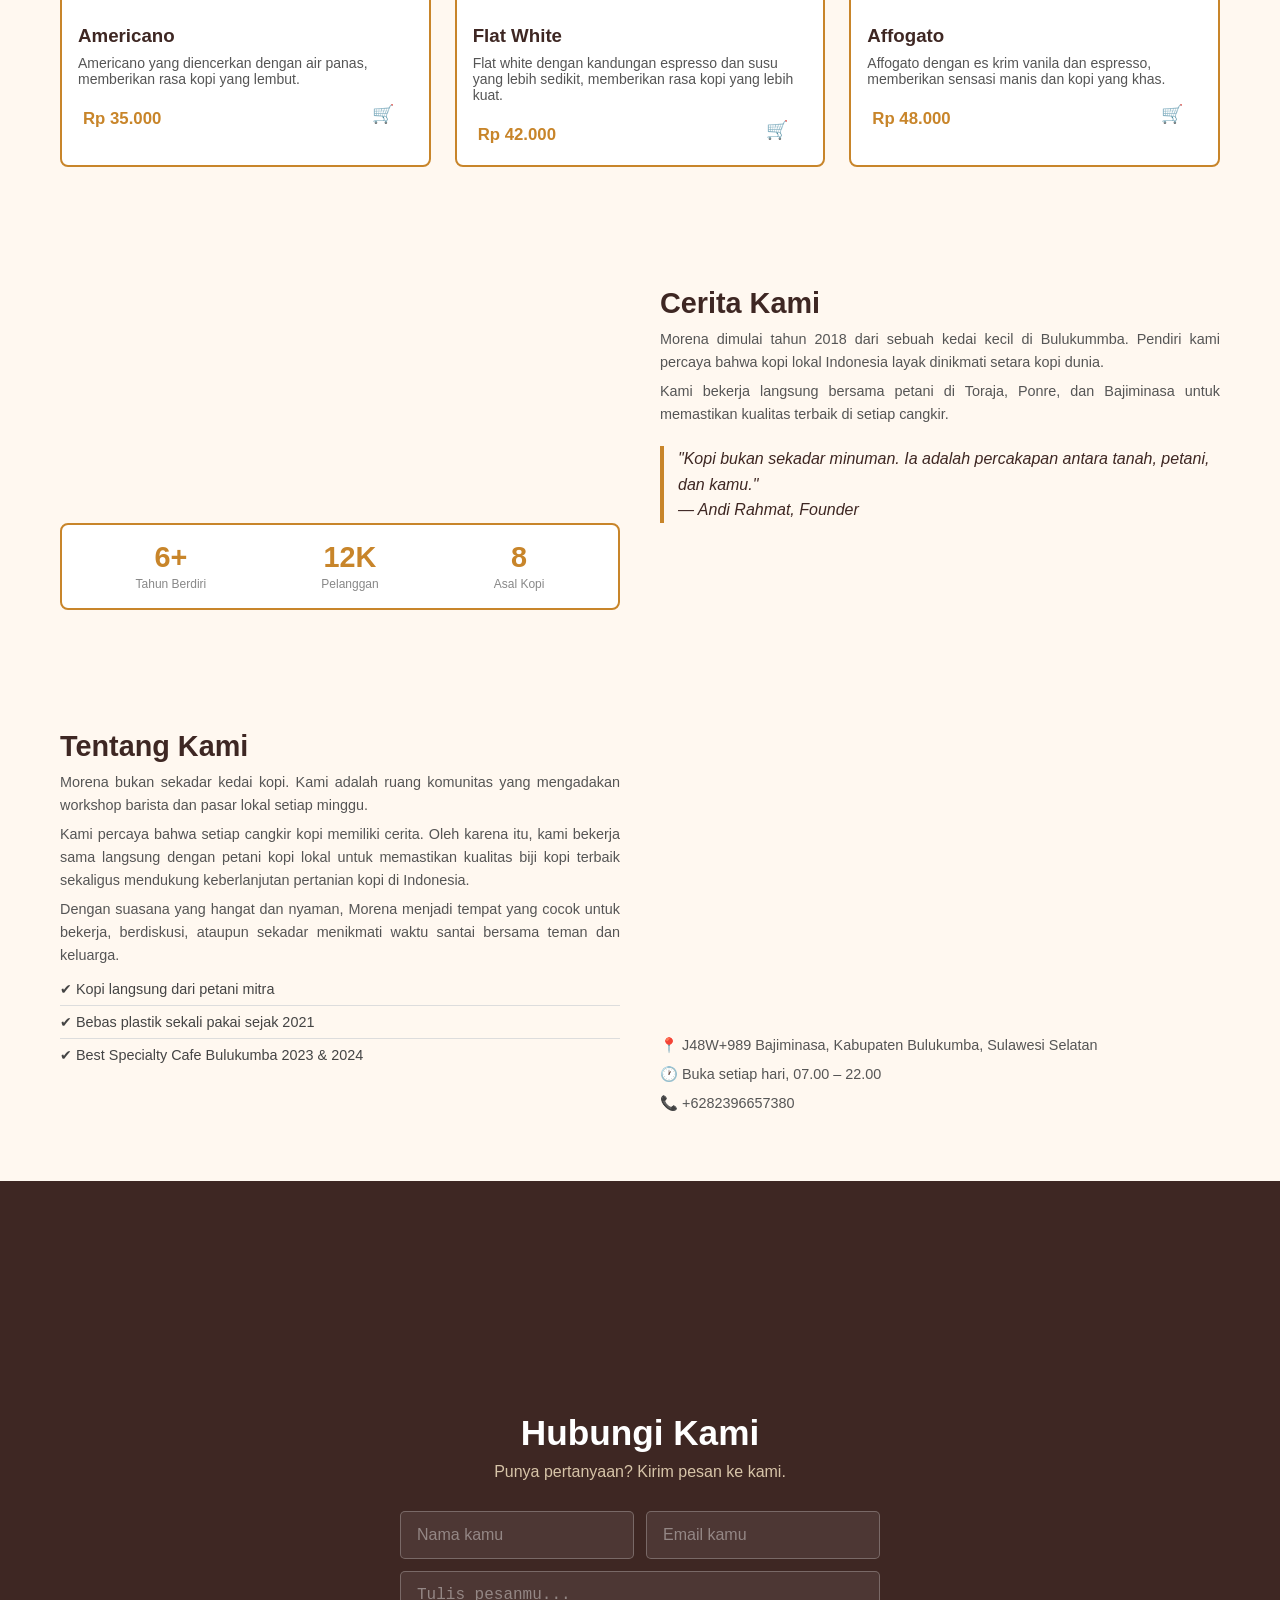
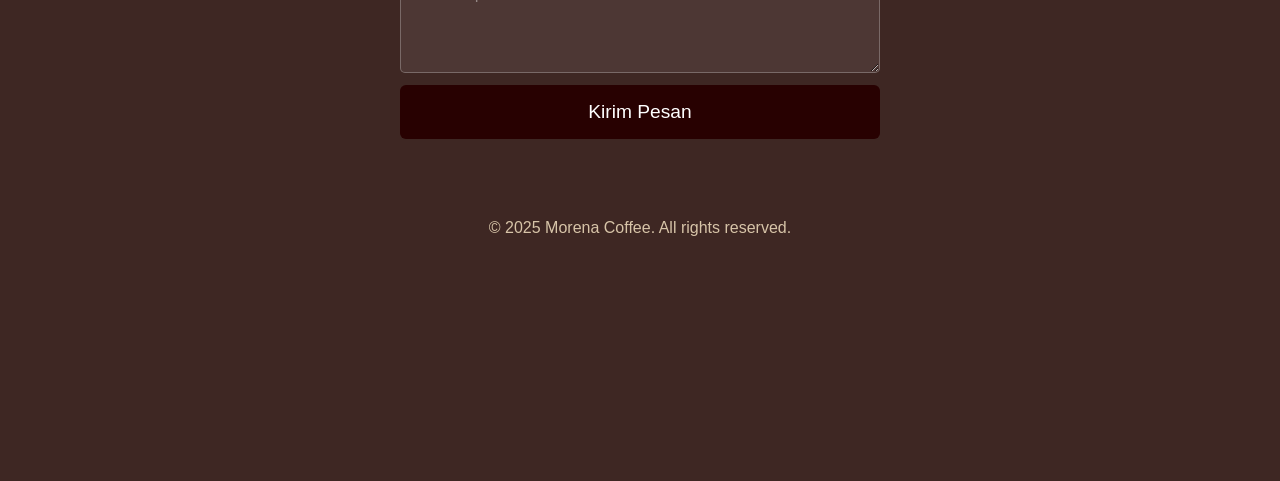
==== commit 35c7234c: "pesan update Anda" ====
--- a/index.html
+++ b/index.html
@@ -9,7 +9,6 @@
 </head>
 <body>
 
-  <!-- HEADER -->
 <header id="header">
   <div class="container">
 
@@ -18,7 +17,6 @@
       <h2 class="logo">Morena Coffee</h2>
     </div>
 
-    <!-- ikon menu -->
     <div class="menu-toggle" onclick="toggleMenu()">☰</div>
 
     <nav id="nav-menu">
@@ -26,6 +24,7 @@
       <a href="#menu">Menu</a>
       <a href="#about">About</a>
       <a href="#contact">Contact</a>
+      <a href="login.html">Logout</a>
     </nav>
 
   </div>
@@ -40,7 +39,7 @@
     </div>
   </section>
 
-  <!-- MENU (OUR SERVICES) -->
+
   <section id="menu">
     <div class="container">
       <h2>Menu Kami</h2>
--- a/style.css
+++ b/style.css
@@ -38,7 +38,7 @@
 
 .tombol {
   display: inline-block;
-  background-color: #C8852A;
+  background-color: #280101;
   color: #ffffff;
   padding: 16px 36px; 
   border-radius: 6px;
@@ -73,7 +73,6 @@
   justify-content: space-between;
 }
 
-/* Class selector */
 .logo {
   color: #ffffff;
   font-size: 1.2rem;
@@ -381,16 +380,15 @@
   flex: 1;
 }
 
-/* Class selector */
+
 .input {
   width: 100%;
-  padding: 18px 50px;
+  padding: 14px 16px;
   border: 1px solid rgba(255, 255, 255, 0.25);
   border-radius: 5px;
   background-color: rgba(255, 255, 255, 0.08);
   color: #ffffff;
   font-size: 1rem;
-  font-family: Arial, sans-serif;
 }
 
 .input::placeholder {
@@ -436,6 +434,11 @@
 
   .kartu-grid {
     grid-template-columns: 1fr;
+    gap: 18px;
+  }
+
+  .kartu p {
+    font-size: 1rem;
   }
 
   .dua-kolom {
@@ -448,5 +451,6 @@
 
   #hero, #menu, #info, #about, #contact {
     padding: 48px 0;
+    min-height: 80vh;
   }
 }
